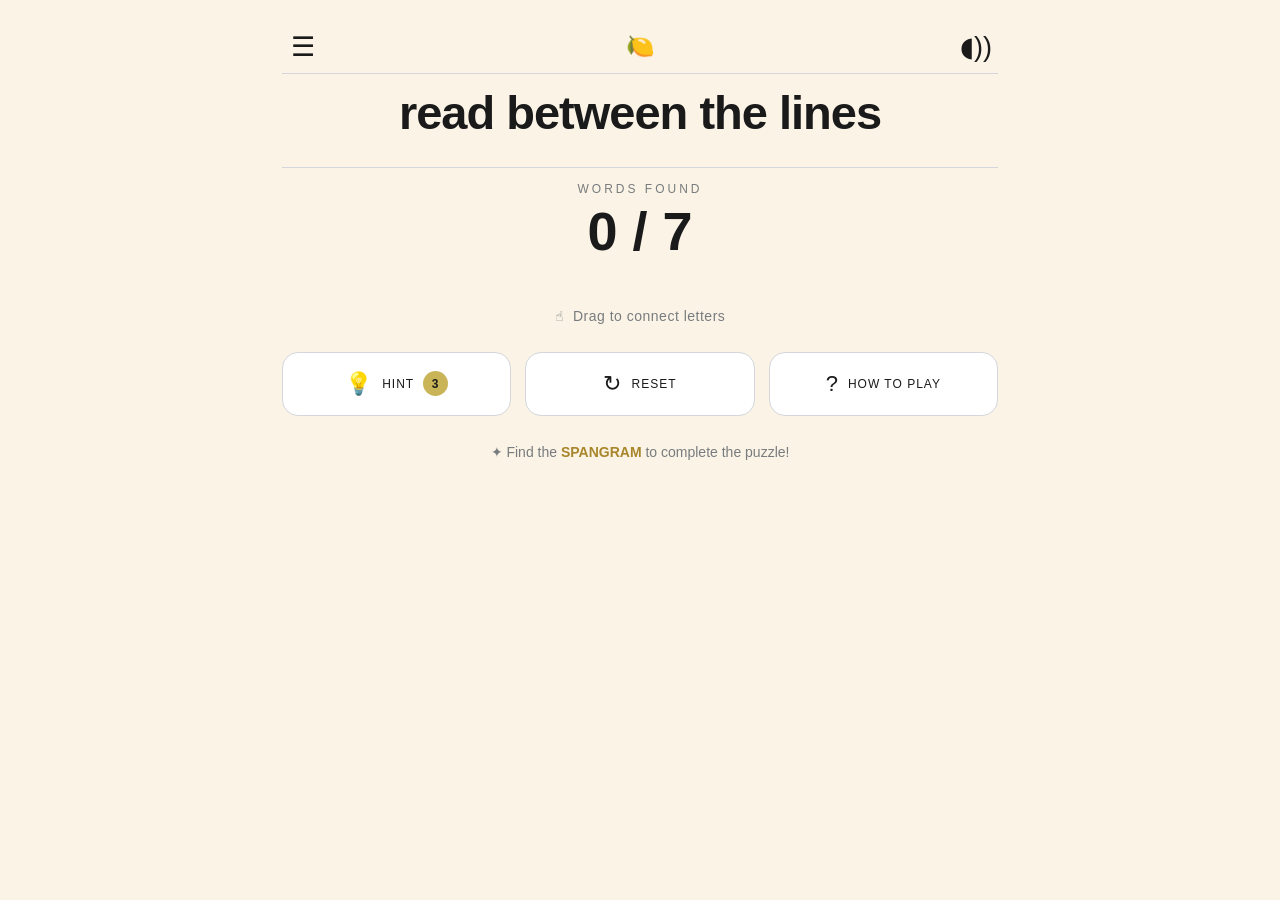
==== strands.html @ 5cdbf938 "Add files via upload" ====
<!doctype html>
<html lang="en">
<head>
  <meta charset="utf-8">
  <meta name="viewport" content="width=device-width, initial-scale=1, viewport-fit=cover">
  <meta name="theme-color" content="#000000">
  <title>read between the lines</title>
  <link rel="stylesheet" href="style.css">
</head>
<body class="theme-strands">
  <main class="app">
    <header class="topbar">
      <button class="icon-btn" id="menuBtn" aria-label="Open instructions">☰</button>
      <div class="brand">🍋</div>
      <button class="icon-btn" id="soundBtn" aria-label="Toggle sound">◖))</button>
    </header>

    <section class="intro">
      <h1>read between the lines</h1>
      <div class="divider"></div>
      <div class="eyebrow">WORDS FOUND</div>
      <div class="score"><span id="foundCount">0</span> / 7</div>
    </section>

    <section class="game">
      <div class="board-wrap">
        <svg id="lineLayer" class="line-layer" aria-hidden="true"></svg>
        <div id="grid" class="grid" aria-label="Letter grid"></div>
      </div>
      <p class="drag-help">☝︎ &nbsp;Drag to connect letters</p>
    </section>

    <section class="controls">
      <button class="control-btn" id="hintBtn">
        <span class="control-icon">💡</span>
        <span>HINT</span>
        <strong id="hintCount">3</strong>
      </button>
      <button class="control-btn" id="resetBtn">
        <span class="control-icon">↻</span>
        <span>RESET</span>
      </button>
      <button class="control-btn" id="howBtn">
        <span class="control-icon">?</span>
        <span>HOW TO PLAY</span>
      </button>
    </section>

    <p class="spangram-note">✦ Find the <span>SPANGRAM</span> to complete the puzzle!</p>
  </main>

  <div class="overlay hidden" id="modal">
    <div class="modal-card">
      <button class="close-btn" id="closeModal" aria-label="Close">×</button>
      <div id="modalContent"></div>
    </div>
  </div>

  <script src="game.js"></script>
</body>
</html>
---- style.css ----
* { box-sizing: border-box; }

:root {
  /* Shared NYT-style light palette */
  --bg: #ffffff;
  --border: #d3d6da;
  --text: #1a1a1b;
  --muted: #787c7e;
  --cell: #ffffff;
  --accent-gold: #c9b458;

  /* Strands found-word colors */
  --strands-blue: #4a90e2;
  --strands-yellow: #f0c135;

  /* NYT Wordle palette */
  --wl-green: #6aaa64;
  --wl-yellow: #c9b458;
  --wl-gray: #787c7e;
  --wl-gray-key: #d3d6da;
  --wl-tile-border: #d3d6da;
  --wl-tile-border-filled: #878a8c;
  --wl-key-bg: #d3d6da;
  --wl-key-text: #1a1a1b;
}

html, body {
  margin: 0;
  min-height: 100%;
  background: var(--bg);
  color: var(--text);
  font-family: -apple-system, BlinkMacSystemFont, "Helvetica Neue", Arial, sans-serif;
}

body { min-height: 100vh; overflow-x: hidden; }

/* per-page background accents */
body.theme-strands { background: #faf3e6; }
body.theme-wordle { background: #ffffff; }
body.theme-connections { background: #ffffff; }

button { font: inherit; color: inherit; }

.app {
  width: min(100%, 760px);
  margin: 0 auto;
  padding: max(20px, env(safe-area-inset-top)) 22px 28px;
}

.topbar {
  display: grid;
  grid-template-columns: 44px 1fr 44px;
  align-items: center;
  min-height: 54px;
  border-bottom: 1px solid var(--border);
}

.brand {
  text-align: center;
  font-size: 23px;
}

.icon-btn {
  width: 42px;
  height: 42px;
  border: 0;
  background: transparent;
  font-size: 27px;
  cursor: pointer;
  color: var(--text);
}

.intro {
  text-align: center;
  padding-top: 14px;
}

.intro h1 {
  margin: 0;
  font-family: "nyt-franklin", "Helvetica Neue", Arial, sans-serif;
  font-size: clamp(25px, 6.5vw, 47px);
  line-height: 1.08;
  font-weight: 700;
  letter-spacing: -1px;
  color: var(--text);
}

.intro-title-row {
  display: flex;
  align-items: center;
  justify-content: center;
  gap: 10px;
}

.orb-btn {
  border: 0;
  background: transparent;
  padding: 0;
  cursor: pointer;
  color: var(--muted);
  display: inline-flex;
  align-items: center;
  opacity: .55;
  transition: opacity .2s ease, color .2s ease;
}

.orb-btn:hover {
  opacity: 1;
  color: var(--accent-gold);
}

.orb-icon {
  width: clamp(18px, 4.2vw, 26px);
  height: clamp(18px, 4.2vw, 26px);
}

.divider {
  height: 1px;
  background: var(--border);
  margin: 28px 0 14px;
}

.eyebrow {
  color: var(--muted);
  letter-spacing: 3px;
  font-size: 12px;
}

.score {
  margin-top: 4px;
  font-size: clamp(34px, 9vw, 54px);
  font-weight: 700;
  color: var(--text);
}

.game {
  width: 100%;
  margin-top: 28px;
}

.board-wrap {
  position: relative;
  width: 100%;
}

.grid {
  position: relative;
  z-index: 2;
  display: grid;
  grid-template-columns: repeat(6, minmax(0, 1fr));
  gap: clamp(7px, 1.5vw, 12px);
  touch-action: none;
  user-select: none;
  -webkit-user-select: none;
}

.line-layer {
  position: absolute;
  inset: 0;
  width: 100%;
  height: 100%;
  z-index: 1;
  pointer-events: none;
  overflow: visible;
}

.drag-line {
  fill: none;
  stroke: #2c2c2c;
  stroke-width: 8;
  stroke-linecap: round;
  stroke-linejoin: round;
  opacity: .85;
}

.drag-dot {
  fill: #2c2c2c;
  opacity: .9;
}

.found-line-blue {
  fill: none;
  stroke: var(--strands-blue);
  stroke-width: 9;
  stroke-linecap: round;
  stroke-linejoin: round;
}

.found-line-yellow {
  fill: none;
  stroke: var(--strands-yellow);
  stroke-width: 10;
  stroke-linecap: round;
  stroke-linejoin: round;
}

.cell {
  aspect-ratio: 1 / 1;
  border: 1px solid transparent;
  border-radius: 50%;
  background: var(--cell);
  display: grid;
  place-items: center;
  font-size: clamp(24px, 7vw, 45px);
  font-weight: 600;
  color: var(--text);
  cursor: pointer;
  position: relative;
  z-index: 3;
  transition: transform .12s ease, background .18s ease, border-color .18s ease, color .18s ease;
}

.cell.selected {
  background: #2c2c2c;
  border-color: #2c2c2c;
  color: #fff;
  transform: scale(1.035);
}

.cell.found-blue {
  background: var(--strands-blue);
  border-color: var(--strands-blue);
  color: #fff;
}

.cell.found-yellow {
  background: var(--strands-yellow);
  border-color: var(--strands-yellow);
  color: #1a1a1b;
}

.cell.hint {
  animation: hintPulse .55s ease-in-out 3;
}

@keyframes hintPulse {
  50% { transform: scale(1.12); border-color: #2c2c2c; }
}

.drag-help {
  text-align: center;
  color: var(--muted);
  margin: 18px 0 28px;
  font-size: 14px;
  letter-spacing: .5px;
}

.controls {
  display: grid;
  grid-template-columns: 1fr 1fr 1fr;
  gap: 14px;
}

.control-btn {
  min-height: 64px;
  border: 1px solid var(--border);
  border-radius: 16px;
  background: #ffffff;
  color: var(--text);
  display: flex;
  align-items: center;
  justify-content: center;
  gap: 9px;
  cursor: pointer;
  letter-spacing: 1px;
  font-size: 12px;
}

.control-btn:hover { border-color: #a8a8a8; }
.control-btn:disabled { opacity: .4; cursor: default; }

.control-icon { font-size: 22px; }

.control-btn strong {
  min-width: 25px;
  height: 25px;
  border-radius: 50%;
  background: var(--accent-gold);
  color: #1a1a1a;
  display: grid;
  place-items: center;
  font-size: 12px;
}

.spangram-note {
  text-align: center;
  color: var(--muted);
  margin: 28px 0 0;
  font-size: 14px;
}

.spangram-note span { color: #a8862b; font-weight: 700; }

.overlay {
  position: fixed;
  inset: 0;
  background: rgba(0,0,0,.5);
  display: grid;
  place-items: center;
  padding: 24px;
  z-index: 20;
}

.hidden { display: none; }

.modal-card {
  width: min(100%, 520px);
  background: #ffffff;
  border: 1px solid var(--border);
  border-radius: 24px;
  padding: 34px 28px;
  text-align: center;
  position: relative;
  box-shadow: 0 12px 40px rgba(0,0,0,.12);
}

.close-btn {
  position: absolute;
  top: 10px;
  right: 15px;
  border: 0;
  background: transparent;
  font-size: 32px;
  cursor: pointer;
  color: var(--muted);
}

.modal-card h2 {
  font-size: 30px;
  font-weight: 700;
  margin: 10px 0 14px;
  color: var(--text);
}

.modal-card p {
  color: #4a4a4a;
  line-height: 1.7;
}

.primary-btn {
  margin-top: 18px;
  padding: 14px 22px;
  border: 0;
  border-radius: 999px;
  background: #1a1a1b;
  color: #fff;
  font-weight: 700;
  cursor: pointer;
}

.modal-btn-row {
  display: flex;
  gap: 12px;
  justify-content: center;
  flex-wrap: wrap;
}

.secondary-btn {
  background: transparent;
  color: var(--text);
  border: 1px solid #b8b8b8;
}

.complete { animation: completePop .7s ease both; }

@keyframes completePop {
  from { opacity: 0; transform: scale(.92); }
  to { opacity: 1; transform: scale(1); }
}

@media (max-width: 600px) {
  .app { padding-left: 14px; padding-right: 14px; }
  .controls { gap: 7px; }
  .control-btn { min-height: 56px; font-size: 10px; padding: 0 4px; }
  .control-icon { font-size: 18px; }
}

@media (max-width: 390px) {
  .cell { border-radius: 40%; }
}

/* Wordle */

.wl-game {
  width: 100%;
  margin-top: 28px;
  display: flex;
  flex-direction: column;
  align-items: center;
  gap: 22px;
}

.wl-board {
  display: flex;
  flex-direction: column;
  gap: 8px;
  width: min(100%, 340px);
}

.wl-row {
  display: grid;
  grid-template-columns: repeat(5, 1fr);
  gap: 8px;
}

.wl-row-shake {
  animation: wlShake .4s ease;
}

@keyframes wlShake {
  20% { transform: translateX(-6px); }
  40% { transform: translateX(6px); }
  60% { transform: translateX(-4px); }
  80% { transform: translateX(4px); }
}

.wl-tile {
  aspect-ratio: 1 / 1;
  border: 2px solid var(--wl-tile-border);
  border-radius: 4px;
  background: var(--cell);
  display: grid;
  place-items: center;
  font-size: clamp(20px, 6vw, 30px);
  font-weight: 700;
  color: var(--text);
  text-transform: uppercase;
}

.wl-tile-filled {
  border-color: var(--wl-tile-border-filled);
}

.wl-tile-flip {
  animation: wlFlip .45s ease both;
}

@keyframes wlFlip {
  0% { transform: rotateX(0deg); }
  50% { transform: rotateX(90deg); }
  51% { transform: rotateX(90deg); }
  100% { transform: rotateX(0deg); }
}

.wl-tile-correct {
  background: var(--wl-green);
  border-color: var(--wl-green);
  color: #fff;
}

.wl-tile-present {
  background: var(--wl-yellow);
  border-color: var(--wl-yellow);
  color: #fff;
}

.wl-tile-absent {
  background: var(--wl-gray);
  border-color: var(--wl-gray);
  color: #fff;
}

.wl-message {
  min-height: 20px;
  text-align: center;
  color: var(--muted);
  font-size: 14px;
  letter-spacing: .3px;
  margin: 0;
  font-weight: 700;
}

.wl-message-link {
  color: #a8862b;
  text-decoration: underline;
}

.wl-keyboard {
  display: flex;
  flex-direction: column;
  gap: 8px;
  width: 100%;
  max-width: 460px;
}

.wl-key-row {
  display: flex;
  justify-content: center;
  gap: 6px;
}

.wl-key {
  min-width: 30px;
  height: 46px;
  padding: 0 8px;
  flex: 1;
  max-width: 40px;
  border: 0;
  border-radius: 4px;
  background: var(--wl-key-bg);
  color: var(--wl-key-text);
  font-size: 13px;
  font-weight: 600;
  cursor: pointer;
  display: grid;
  place-items: center;
}

.wl-key-wide {
  flex: 1.6;
  max-width: 64px;
  font-size: 11px;
}

.wl-key-correct {
  background: var(--wl-green);
  color: #fff;
}

.wl-key-present {
  background: var(--wl-yellow);
  color: #fff;
}

.wl-key-absent {
  background: var(--wl-gray);
  color: #fff;
}

/* Connections */

.cn-game {
  width: 100%;
  margin-top: 18px;
  display: flex;
  flex-direction: column;
  align-items: center;
  gap: 18px;
}

.cn-solved-board {
  width: 100%;
  max-width: 460px;
  display: flex;
  flex-direction: column;
  gap: 8px;
}

.cn-solved-row {
  border-radius: 8px;
  padding: 14px 16px;
  text-align: center;
  animation: completePop .5s ease both;
}

.cn-solved-title {
  font-weight: 800;
  font-size: 13px;
  letter-spacing: .4px;
}

.cn-solved-words {
  font-size: 12px;
  margin-top: 4px;
  opacity: .85;
}

.cn-yellow { background: #f9df6d; color: #1a1a1a; }
.cn-green { background: #a0c35a; color: #1a1a1a; }
.cn-blue { background: #b0c4ef; color: #1a1a1a; }
.cn-purple { background: #ba81c5; color: #fff; }

.cn-grid {
  width: 100%;
  max-width: 460px;
  display: grid;
  grid-template-columns: repeat(4, 1fr);
  gap: 8px;
}

.cn-tile {
  aspect-ratio: 1.35 / 1;
  border: none;
  border-radius: 8px;
  background: #efefe6;
  color: var(--text);
  display: flex;
  align-items: center;
  justify-content: center;
  text-align: center;
  padding: 6px;
  font-size: 11.5px;
  font-weight: 700;
  line-height: 1.15;
  cursor: pointer;
  user-select: none;
  transition: transform .12s ease, background .18s ease, color .18s ease;
}

.cn-tile:hover { background: #e3e3d8; }

.cn-tile-selected {
  background: #5a594e;
  color: #fff;
  transform: scale(0.97);
}

.cn-tile-shake { animation: wlShake .4s ease; }

.cn-message-err { color: #c0392b; }
.cn-message-ok { color: #3a7d1f; }

.cn-dots-row {
  display: flex;
  align-items: center;
  justify-content: center;
  gap: 8px;
  font-size: 13px;
  color: var(--muted);
}

.cn-dot {
  width: 10px;
  height: 10px;
  border-radius: 50%;
  background: #5a594e;
  display: inline-block;
}

.cn-dot-used { background: var(--border); }

@media (max-width: 380px) {
  .cn-tile { font-size: 10px; }
}
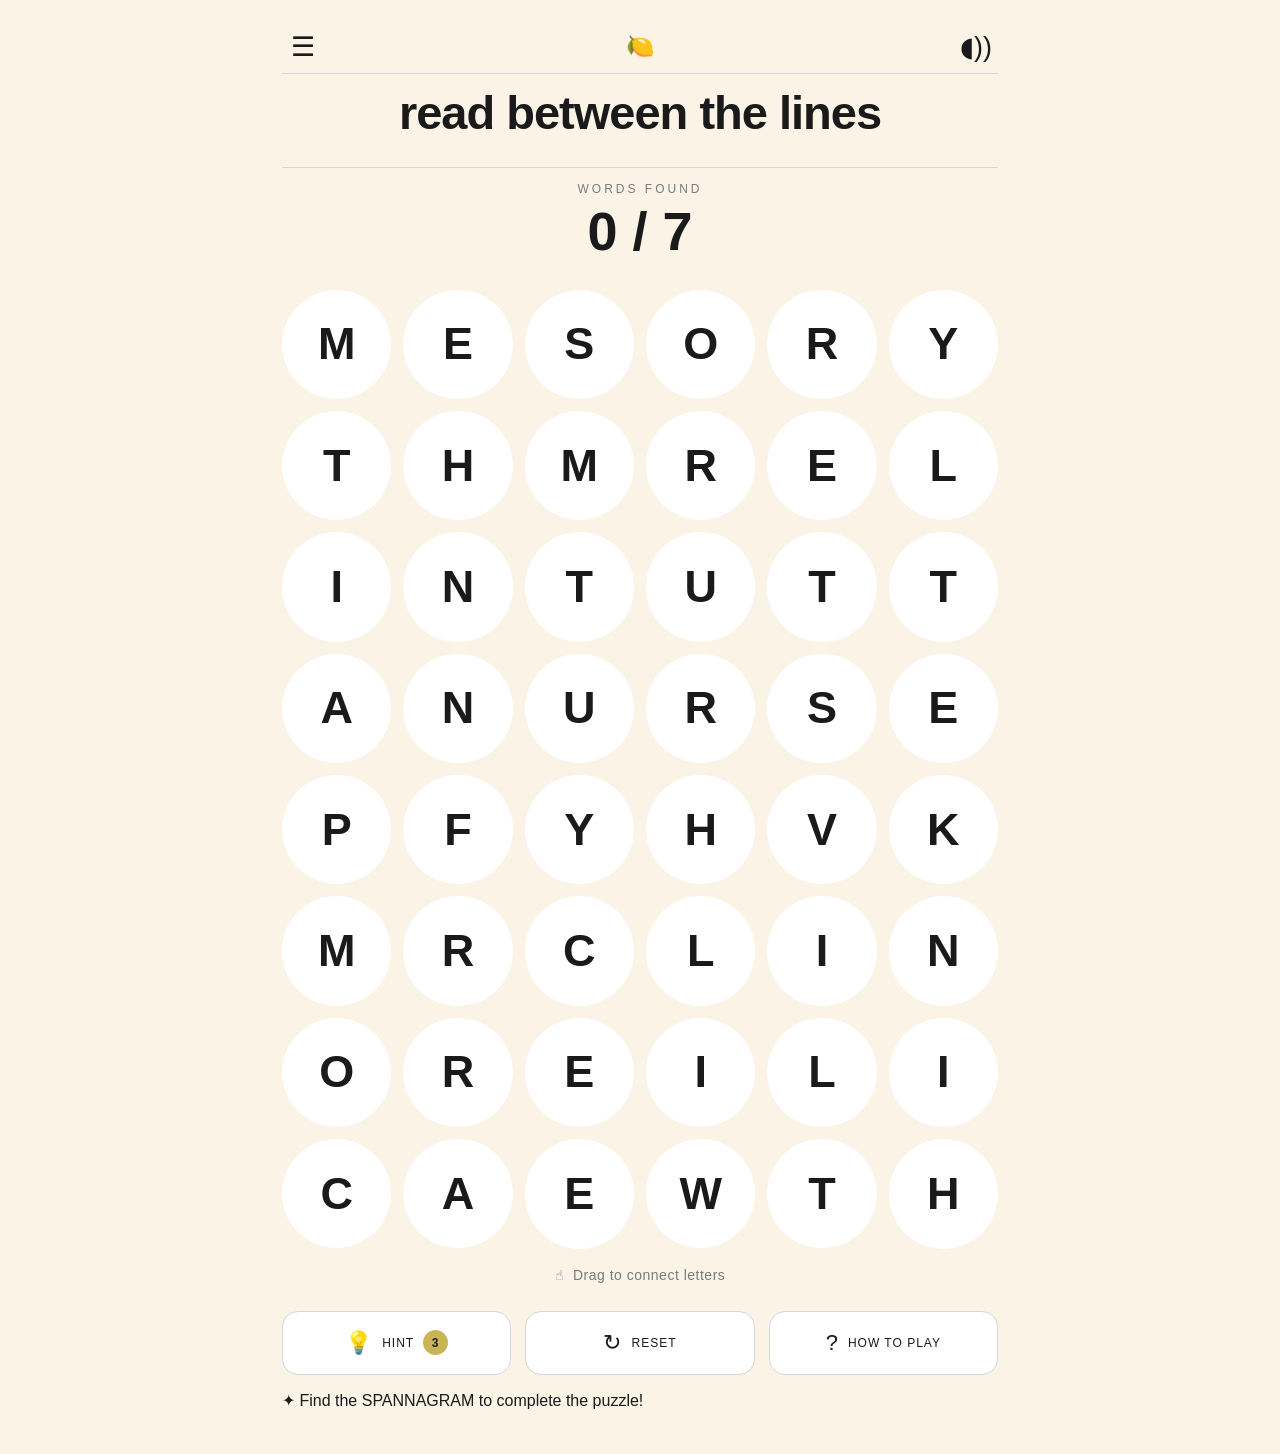
==== commit e955944e: "Update strands.html" ====
--- a/strands.html
+++ b/strands.html
@@ -46,7 +46,7 @@
       </button>
     </section>
 
-    <p class="spangram-note">✦ Find the <span>SPANGRAM</span> to complete the puzzle!</p>
+    <p class="spannagram-note">✦ Find the <span>SPANNAGRAM</span> to complete the puzzle!</p>
   </main>
 
   <div class="overlay hidden" id="modal">
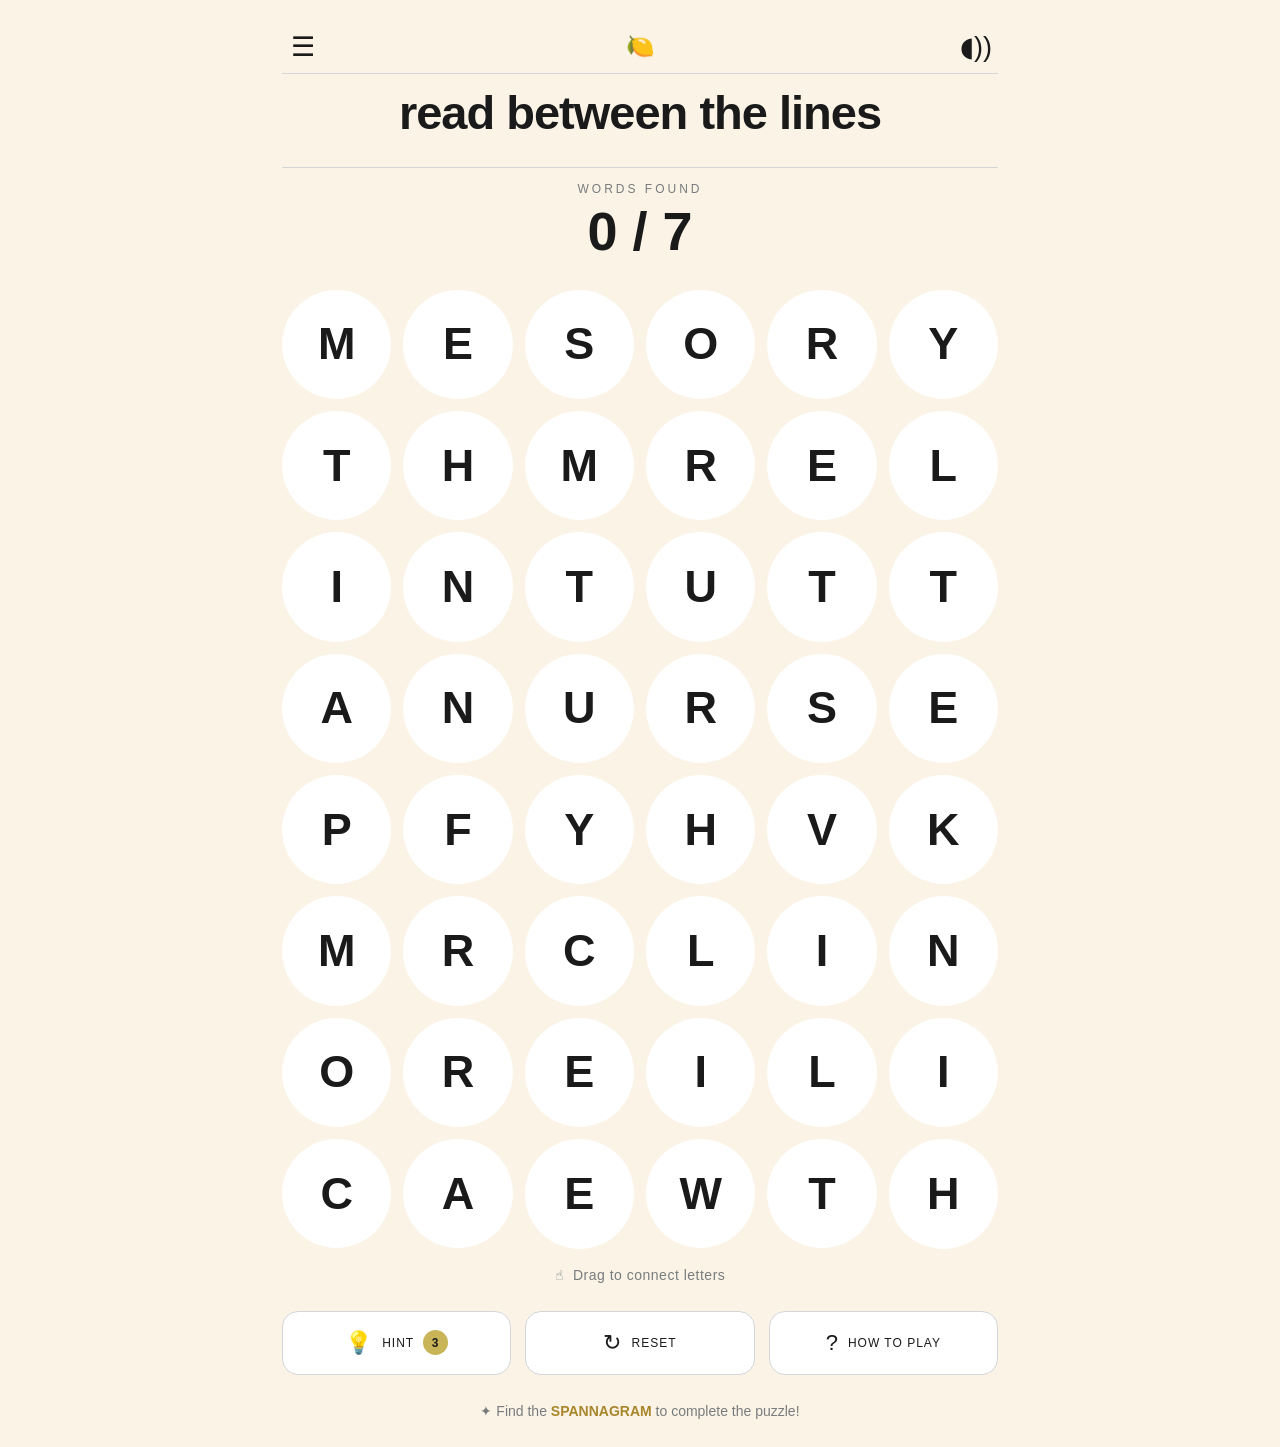
==== commit 887f3ef7: "Update strands.html" ====
--- a/strands.html
+++ b/strands.html
@@ -46,7 +46,7 @@
       </button>
     </section>
 
-    <p class="spannagram-note">✦ Find the <span>SPANNAGRAM</span> to complete the puzzle!</p>
+    <p class="spangram-note">✦ Find the <span>SPANNAGRAM</span> to complete the puzzle!</p>
   </main>
 
   <div class="overlay hidden" id="modal">
